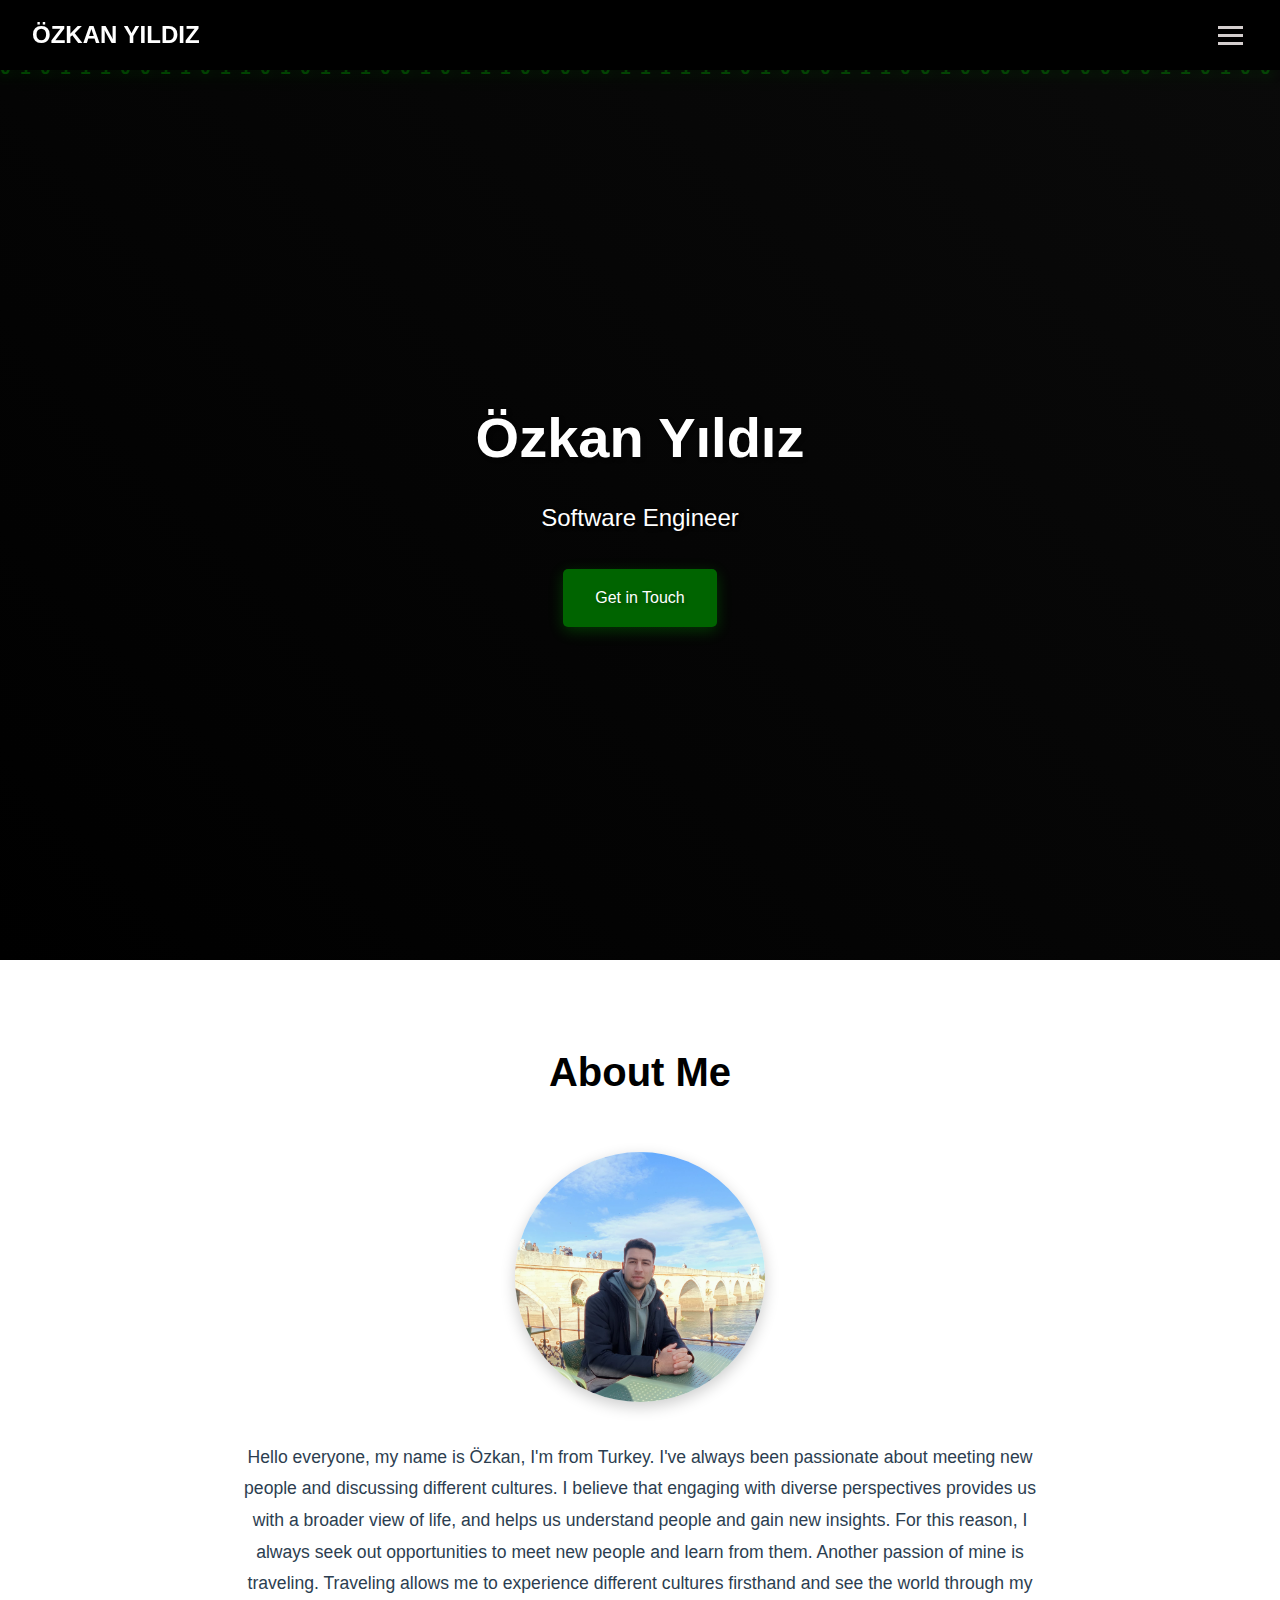
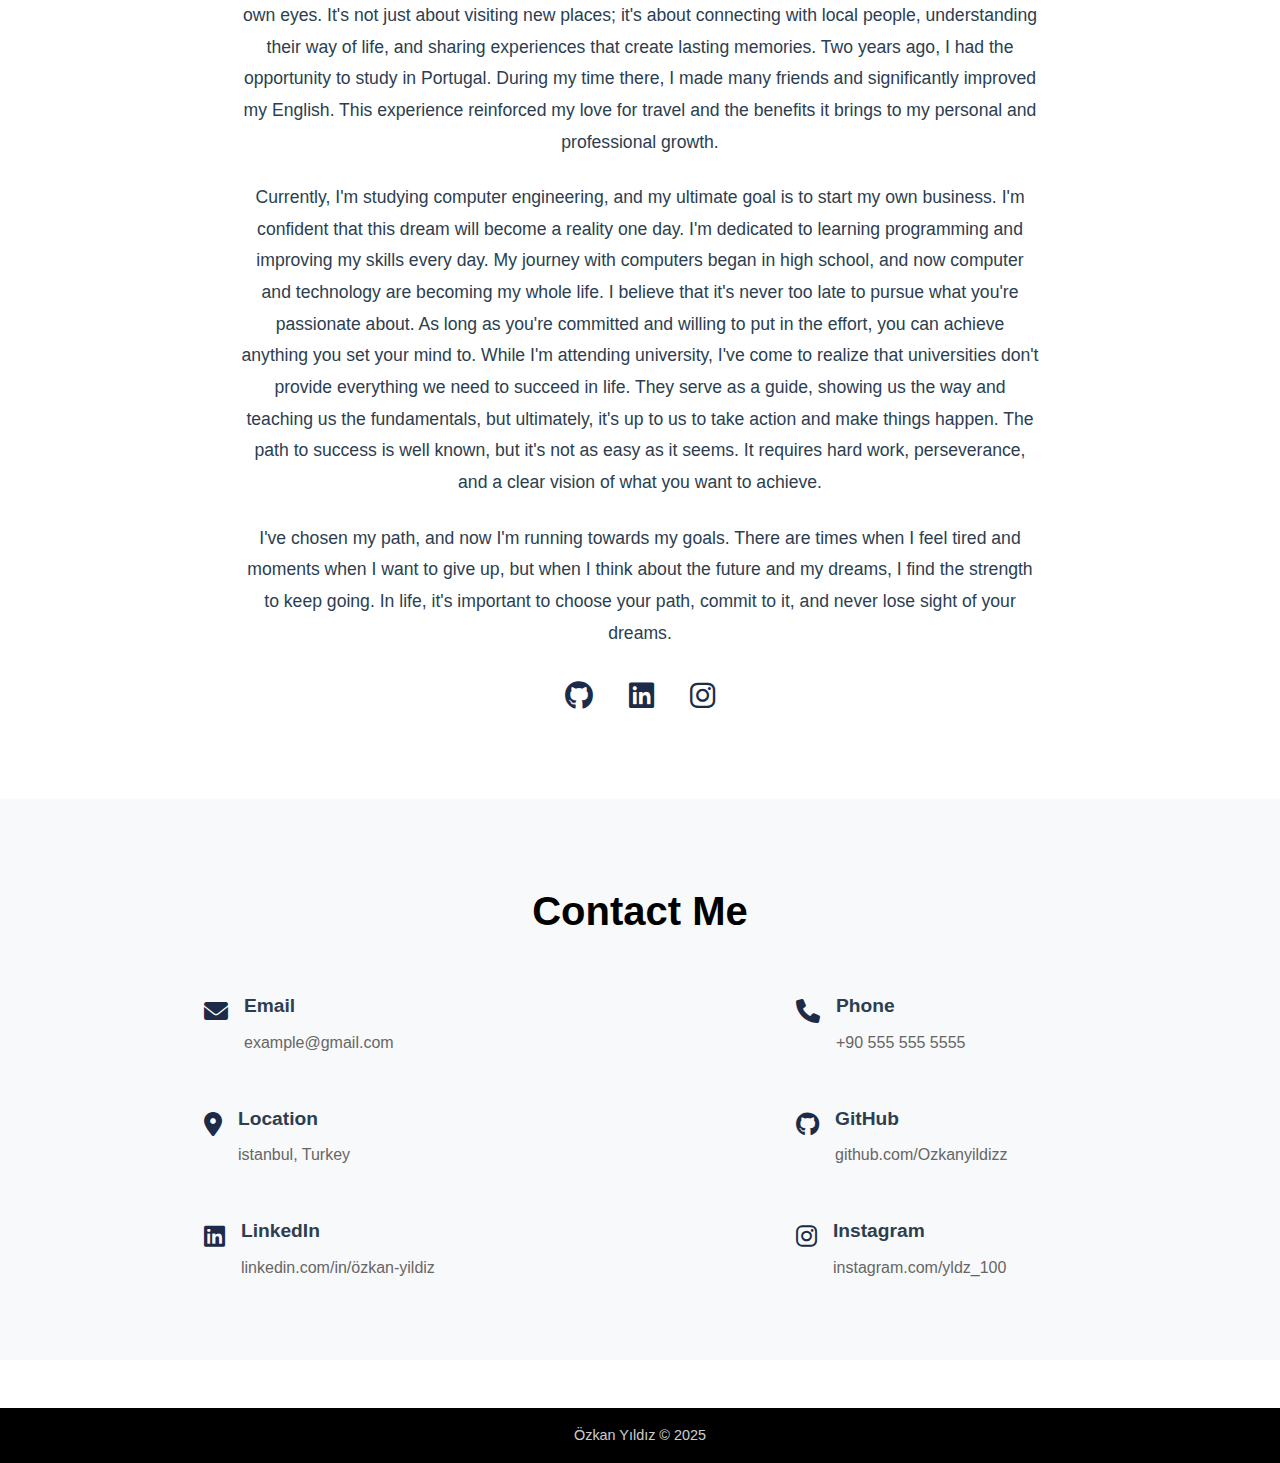
==== index.html @ 786557b9 "Kişisel website tamamlandı" ====
<!DOCTYPE html>
<html lang="en">
<head>
    <meta charset="UTF-8">
    <meta name="viewport" content="width=device-width, initial-scale=1.0">
    <title>Özkan Yıldız Portfolio</title>
    <link rel="stylesheet" href="css/styles.css">
    <link rel="stylesheet" href="https://cdnjs.cloudflare.com/ajax/libs/font-awesome/6.0.0/css/all.min.css">
</head>
<body>
    <nav class="navbar">
        <div class="logo">ÖZKAN YILDIZ</div>
        <div class="nav-buttons">
            <div class="hamburger" id="hamburger">
                <span></span>
                <span></span>
                <span></span>
            </div>
        </div>
        <ul class="nav-links" id="navLinks">
            <li><a href="#" class="active">Home</a></li>
            <li><a href="index.html#about">About</a></li>
            <li><a href="projects.html" >Projects</a></li>
            <li><a href="certificates.html">Certificates</a></li>
            <li><a href="index.html#contact">Contact</a></li>
        </ul>
    </nav>

    <header id="home" class="hero">
        <!-- Code Elements Animation -->
        <div class="code-elements">
            <span class="code-element" style="left: 10%; animation-delay: 0s;">function()</span>
            <span class="code-element" style="left: 20%; animation-delay: 2s;">{code}</span>
            <span class="code-element" style="left: 30%; animation-delay: 4s;">const dev = new Developer();</span>
            <span class="code-element" style="left: 40%; animation-delay: 6s;">while(true)</span>
            <span class="code-element" style="left: 50%; animation-delay: 8s;">if(coffee.isEmpty())</span>
            <span class="code-element" style="left: 60%; animation-delay: 10s;">git commit -m "✨"</span>
            <span class="code-element" style="left: 70%; animation-delay: 12s;">npm install</span>
            <span class="code-element" style="left: 80%; animation-delay: 14s;">sudo apt-get</span>
            <span class="code-element" style="left: 90%; animation-delay: 16s;">python3 main.py</span>
        </div>

        <!-- Binary Rain Effect -->
        <div class="binary-rain" id="binaryRain"></div>

        <div class="hero-text">
            <h1>Özkan Yıldız</h1>
            <p>Software Engineer</p>
            <a href="#contact" class="cta-button">Get in Touch</a>
        </div>
    </header>

    <main class="content">
        <section id="about" class="section">
            <h2>About Me</h2>
            <div class="about-content">
                <div class="profile-image-container">
                    <img src="docs/foto1.jpg" alt="Profile Picture" class="profile-pic">
                </div>
                <div class="about-text">
                    <p>Hello everyone, my name is Özkan, I'm from Turkey. I've always been passionate about meeting new people and discussing different cultures. I believe that engaging with diverse perspectives provides us with a broader view of life, and helps us understand people and gain new insights. For this reason, I always seek out opportunities to meet new people and learn from them. 

                        Another passion of mine is traveling. Traveling allows me to experience different cultures firsthand and see the world through my own eyes. It's not just about visiting new places; it's about connecting with local people, understanding their way of life, and sharing experiences that create lasting memories. Two years ago, I had the opportunity to study in Portugal. During my time there, I made many friends and significantly improved my English. This experience reinforced my love for travel and the benefits it brings to my personal and professional growth.
                        </p>
                    
                    <p>Currently, I'm studying computer engineering, and my ultimate goal is to start my own business. I'm confident that this dream will become a reality one day. I'm dedicated to learning programming and improving my skills every day. My journey with computers began in high school, and now computer and technology are becoming my whole life. I believe that it's never too late to pursue what you're passionate about. As long as you're committed and willing to put in the effort, you can achieve anything you set your mind to.

                        While I'm attending university, I've come to realize that universities don't provide everything we need to succeed in life. They serve as a guide, showing us the way and teaching us the fundamentals, but ultimately, it's up to us to take action and make things happen. The path to success is well known, but it's not as easy as it seems. It requires hard work, perseverance, and a clear vision of what you want to achieve. 
                        </p>
                    
                    <p>I've chosen my path, and now I'm running towards my goals. There are times when I feel tired and moments when I want to give up, but when I think about the future and my dreams, I find the strength to keep going. In life, it's important to choose your path, commit to it, and never lose sight of your dreams.</p>
                    <div class="social-links">
                        <a href="https://github.com/Ozkanyildizz" target="_blank" rel="noopener noreferrer"><i class="fab fa-github"></i></a>
                        <a href="https://www.linkedin.com/in/%C3%B6zkan-yildiz/" target="_blank" rel="noopener noreferrer"><i class="fab fa-linkedin"></i></a>
                        <a href="https://www.instagram.com/yldz_100?igsh=MWVlZm1pcTE0ZXh4cQ==" target="_blank" rel="noopener noreferrer"><i class="fab fa-instagram"></i></a>
                    </div>
                </div>
            </div>
        </section>

        <section id="contact" class="section contact-section">
            <h2>Contact Me</h2>
            <div class="contact-container">
                <div class="contact-info">
                    <div class="contact-item">
                        <i class="fas fa-envelope"></i>
                        <div class="contact-details">
                            <h3>Email</h3>
                            <a href="mailto:yildizozkan6541@gmail.com">example@gmail.com</a>
                        </div>
                    </div>
                    <div class="contact-item">
                        <i class="fas fa-phone"></i>
                        <div class="contact-details">
                            <h3>Phone</h3>
                            <a href="tel:+905555555555">+90 555 555 5555</a>
                        </div>
                    </div>
                    <div class="contact-item">
                        <i class="fas fa-map-marker-alt"></i>
                        <div class="contact-details">
                            <h3>Location</h3>
                            <p>istanbul, Turkey</p>
                        </div>
                    </div>
                    <div class="contact-item">
                        <i class="fab fa-github"></i>
                        <div class="contact-details">
                            <h3>GitHub</h3>
                            <a href="https://github.com/Ozkanyildizz" target="_blank" rel="noopener noreferrer">github.com/Ozkanyildizz</a>
                        </div>
                    </div>
                    <div class="contact-item">
                        <i class="fab fa-linkedin"></i>
                        <div class="contact-details">
                            <h3>LinkedIn</h3>
                            <a href="https://www.linkedin.com/in/%C3%B6zkan-yildiz/" target="_blank" rel="noopener noreferrer">linkedin.com/in/özkan-yildiz</a>
                        </div>
                    </div>
                    <div class="contact-item">
                        <i class="fab fa-instagram"></i>
                        <div class="contact-details">
                            <h3>Instagram</h3>
                            <a href="https://www.instagram.com/yldz_100?igsh=MWVlZm1pcTE0ZXh4cQ==" target="_blank" rel="noopener noreferrer">instagram.com/yldz_100</a>
                        </div>
                    </div>
                </div>
            </div>
        </section>
    </main>

    <!-- Footer -->
    <footer class="footer">
        <p>Özkan Yıldız &copy; 2025</p>
    </footer>

    <script src="js/script.js"></script>
    
</body>
</html>
---- css/styles.css ----
* {
    margin: 0;
    padding: 0;
    box-sizing: border-box;
}

body {
    font-family: Arial, sans-serif;
    line-height: 1.6;
}

/* Navbar Styles */
.navbar {
    background-color: #000000;
    padding: 1rem 2rem;
    display: flex;
    justify-content: space-between;
    align-items: center;
    position: fixed;
    width: 100%;
    top: 0;
    left: 0;
    z-index: 1000;
    box-shadow: 0 2px 10px rgba(0, 0, 0, 0.3);
    transition: transform 0.3s ease;
}

/* Navbar gizleme için yeni stil */
.navbar.hidden {
    transform: translateY(-100%);
}
.navbar.active{
    color: #000;
    background-color: #000000;
}

.logo {
    color: white;
    font-size: 1.5rem;
    font-weight: bold;
}

/* Menü öğeleri için stil */
.nav-links {
    display: flex;
    list-style: none;
    margin-left: auto;
    gap: 2rem;
    justify-content: center;
    width: 100%;
}

.nav-links li {
    flex: 1;
    text-align: center;
}

.nav-links li a {
    color: white;
    text-decoration: none;
    padding: 0.5rem 0;
    transition: color 0.3s;
    font-weight: 500;
}

.nav-links li a:hover {
    color: #22ab4d;
    border-bottom: solid 2px #22ab4d;
}

/* Desktop nav-links visibility */
@media screen and (min-width: 769px) {
    .nav-links {
        opacity: 1;
        visibility: visible;
        transform: translateY(0);
        background: #000000;

    }
}

/* Mobile nav-links visibility */
@media screen and (max-width: 768px) {
    .nav-links {
        display: none;
        width: 100%;
        position: absolute;
        top: 100%;
        left: 0;
        background: #000000;
        flex-direction: column;
        padding: 1rem 0;
        border-top: 1px solid #3498db;
    }

    .nav-links.active {
        display: flex;
    }

    .nav-links li a {
        color: white;
    }

}

/* Hero Section Updates */
.hero {
    margin-top: 60px;
    position: relative;
    height: 100vh;
    background: linear-gradient(45deg, #000000, #0a0a0a);
    display: flex;
    align-items: center;
    justify-content: center;
    text-align: center;
    overflow: hidden;
}

.hero-text {
    color: white;
    text-shadow: 2px 2px 4px rgba(0, 0, 0, 0.3);
}

.hero-text h1 {
    font-size: 3.5rem;
    margin-bottom: 1rem;
}

.hero-text p {
    font-size: 1.5rem;
    margin-bottom: 2rem;
}

.cta-button {
    display: inline-block;
    padding: 1rem 2rem;
    background: #006400;
    color: white;
    text-decoration: none;
    border-radius: 5px;
    transition: all 0.3s;
    border: none;
    box-shadow: 0 4px 15px rgba(0, 255, 0, 0.2);
}

.cta-button:hover {
    background: #008000;
    transform: translateY(-2px);
    box-shadow: 0 6px 20px rgba(0, 255, 0, 0.3);
}

/* Section Styles */
.section {
    padding: 5rem 1rem;
}

.section h2 {
    text-align: center;
    font-size: 2.5rem;
    margin-bottom: 3rem;
}

/* About Section Updates */
.about-content {
    display: flex;
    flex-direction: column;
    align-items: center;
    max-width: 800px;
    margin: 0 auto;
    text-align: center;
}

.profile-image-container {
    position: relative;
    animation: pulse 2s ease-in-out infinite;
    margin-bottom: 2rem;
}

.profile-pic {
    width: 250px;
    height: 250px;
    border-radius: 50%;
    object-fit: cover;
    box-shadow: 0 5px 15px rgba(0, 0, 0, 0.2);
    transition: all 0.5s ease;
}

.profile-image-container:hover .profile-pic {
    transform: scale(1.15);
    box-shadow: 0 8px 25px rgba(0, 0, 0, 0.3);
}

.about-text {
    width: 100%;
}

.about-text p {
    margin-bottom: 1.5rem;
    font-size: 1.1rem;
    line-height: 1.8;
    color: #2c3e50;
}

.social-links {
    margin-top: 1.5rem;
}

.social-links a {
    color: #1B2B48;
    font-size: 1.8rem;
    margin: 0 1rem;
    transition: color 0.3s;
}

.social-links a:hover {
    color: #2E5C9A;
}

/* Content z-index düzenlemesi */
.content {
    position: relative;
    z-index: 1; /* Daha düşük z-index */
}

/* Mobile düzenlemeler */
@media screen and (max-width: 768px) {
    .nav-links {
        display: none;
        width: 100%;
        position: absolute;
        top: 100%;
        left: 0;
        background: #000000;
        flex-direction: column;
        padding: 1rem 0;
        border-top: 1px solid #3498db;
    }

    .nav-links.active {
        display: flex;
    }

    .hero-text h1 {
        font-size: 2rem;
    }

    .hero-text p {
        font-size: 1.2rem;
    }

    .profile-pic {
        width: 200px;
        height: 200px;
    }

    .about-text p {
        font-size: 1rem;
        padding: 0 1rem;
    }

    .social-links a {
        font-size: 1.5rem;
        margin: 0 0.8rem;
    }

    .section {
        padding: 3rem 1rem;
    }

    .section h2 {
        font-size: 2rem;
    }
}

/* Contact Section Styles */
.contact-section {
    background-color: #f8f9fa;
}

.contact-container {
    max-width: 1000px;
    margin: 0 auto;
    padding: 0 4rem;
}

.contact-info {
    display: grid;
    grid-template-columns: repeat(2, 1fr);
    gap: 3rem 6rem;
}

.contact-info > div:nth-child(even) {
    justify-self: end;
}

.contact-item {
    display: flex;
    align-items: flex-start;
    gap: 1rem;
    min-width: 280px;
}

.contact-item i {
    font-size: 1.5rem;
    color: #1B2B48;
    margin-top: 0.5rem;
}

.contact-details h3 {
    color: #2c3e50;
    margin-bottom: 0.5rem;
    font-size: 1.2rem;
}

.contact-details a,
.contact-details p {
    color: #666;
    text-decoration: none;
    transition: color 0.3s;
}

.contact-details a:hover {
    color: #00ff00;
}

.contact-form {
    display: flex;
    flex-direction: column;
    gap: 1.5rem;
}

.form-group {
    display: flex;
    flex-direction: column;
}

.form-group input,
.form-group textarea {
    padding: 1rem;
    border: 1px solid #ddd;
    border-radius: 5px;
    font-size: 1rem;
    transition: border-color 0.3s;
}

.form-group textarea {
    min-height: 150px;
    resize: vertical;
}

.form-group input:focus,
.form-group textarea:focus {
    outline: none;
    border-color: #3498db;
}

.submit-btn {
    padding: 1rem 2rem;
    background: #2c3e50;
    color: white;
    border: none;
    border-radius: 5px;
    font-size: 1rem;
    cursor: pointer;
    transition: background 0.3s, transform 0.3s;
}

.submit-btn:hover {
    background: #3498db;
    transform: translateY(-2px);
}

/* Mobile Responsive */
@media screen and (max-width: 768px) {
    .contact-container {
        padding: 0 2rem;
    }

    .contact-info {
        grid-template-columns: 1fr;
        gap: 2rem;
    }

    .contact-info > div:nth-child(even) {
        justify-self: start;
    }

    .contact-item {
        min-width: auto;
    }

    .contact-item i {
        font-size: 1.3rem;
    }

    .form-group input,
    .form-group textarea {
        padding: 0.8rem;
    }
}

/* Footer Styles */
.footer {
    background-color: #000000;
    color: white;
    text-align: center;
    padding: 1rem;
    position: relative;
    bottom: 0;
    width: 100%;
    margin-top: 3rem;
}

.footer p {
    margin: 0;
    font-size: 0.9rem;
    opacity: 0.8;
}

/* Hero Section Animations */
.hero {
    position: relative;
    overflow: hidden;
}

/* Floating Code Elements Animation */
.code-elements {
    position: absolute;
    width: 100%;
    height: 100%;
    pointer-events: none;
}

.code-element {
    position: absolute;
    color: rgba(0, 255, 0, 0.6);
    font-family: 'Courier New', monospace;
    font-size: 1.4rem;
    animation: float 15s linear infinite;
    opacity: 0;
    text-shadow: 0 0 12px rgba(0, 255, 0, 0.8);
    font-weight: bold;
}

@keyframes float {
    0% {
        transform: translateY(100vh) rotate(0deg);
        opacity: 0;
    }
    10% {
        opacity: 0.7;
    }
    90% {
        opacity: 0.7;
    }
    100% {
        transform: translateY(-100vh) rotate(360deg);
        opacity: 0;
    }
}

/* Profile Picture Animation */
.profile-image-container:hover .profile-pic {
    transform: scale(1.15);
    box-shadow: 0 8px 25px rgba(0, 0, 0, 0.3);
}

@keyframes pulse {
    0% {
        transform: translateY(0);
    }
    50% {
        transform: translateY(-10px);
    }
    100% {
        transform: translateY(0);
    }
}

/* Binary Rain Effect */
.binary-rain {
    position: absolute;
    top: 0;
    left: 0;
    width: 100%;
    height: 100%;
    pointer-events: none;
    opacity: 0.4;
}

.binary {
    position: absolute;
    color: rgba(0, 255, 0, 0.7);
    font-family: 'Courier New', monospace;
    font-size: 18px;
    line-height: 1;
    animation: rain linear infinite;
    text-shadow: 0 0 15px rgba(0, 255, 0, 0.8);
    font-weight: bold;
}

@keyframes rain {
    0% {
        transform: translateY(-100%);
    }
    100% {
        transform: translateY(100vh);
    }
}

/* Hamburger menüsü için stil */
.navbar .nav-links {
    display: none; /* Başlangıçta gizle */
    flex-direction: column; /* Dikey hizalama */
    position: absolute; /* Pozisyonu ayarla */
    top: 60px; /* Navbar'ın altında yerleştir */
    left: 0;
    right: 0;
    background-color: black; /* Arka plan rengi */
    z-index: 1000; /* Üstte görünmesi için */
    opacity: 70%;
}

.navbar .nav-links.active {
    display: flex; /* Hamburger menüsü açıldığında göster */
}

.navbar .hamburger {
    cursor: pointer; /* Tıklanabilir işaretçi */
}

.navbar .hamburger span {
    display: block; /* Her bir çubuğu blok olarak göster */
    width: 25px; /* Çubuk genişliği */
    height: 3px; /* Çubuk yüksekliği */
    background-color: #d4cece; /* Çubuk rengi */
    margin: 5px; /* Aralık */
    transition: all 0.3s; /* Geçiş efekti */
}
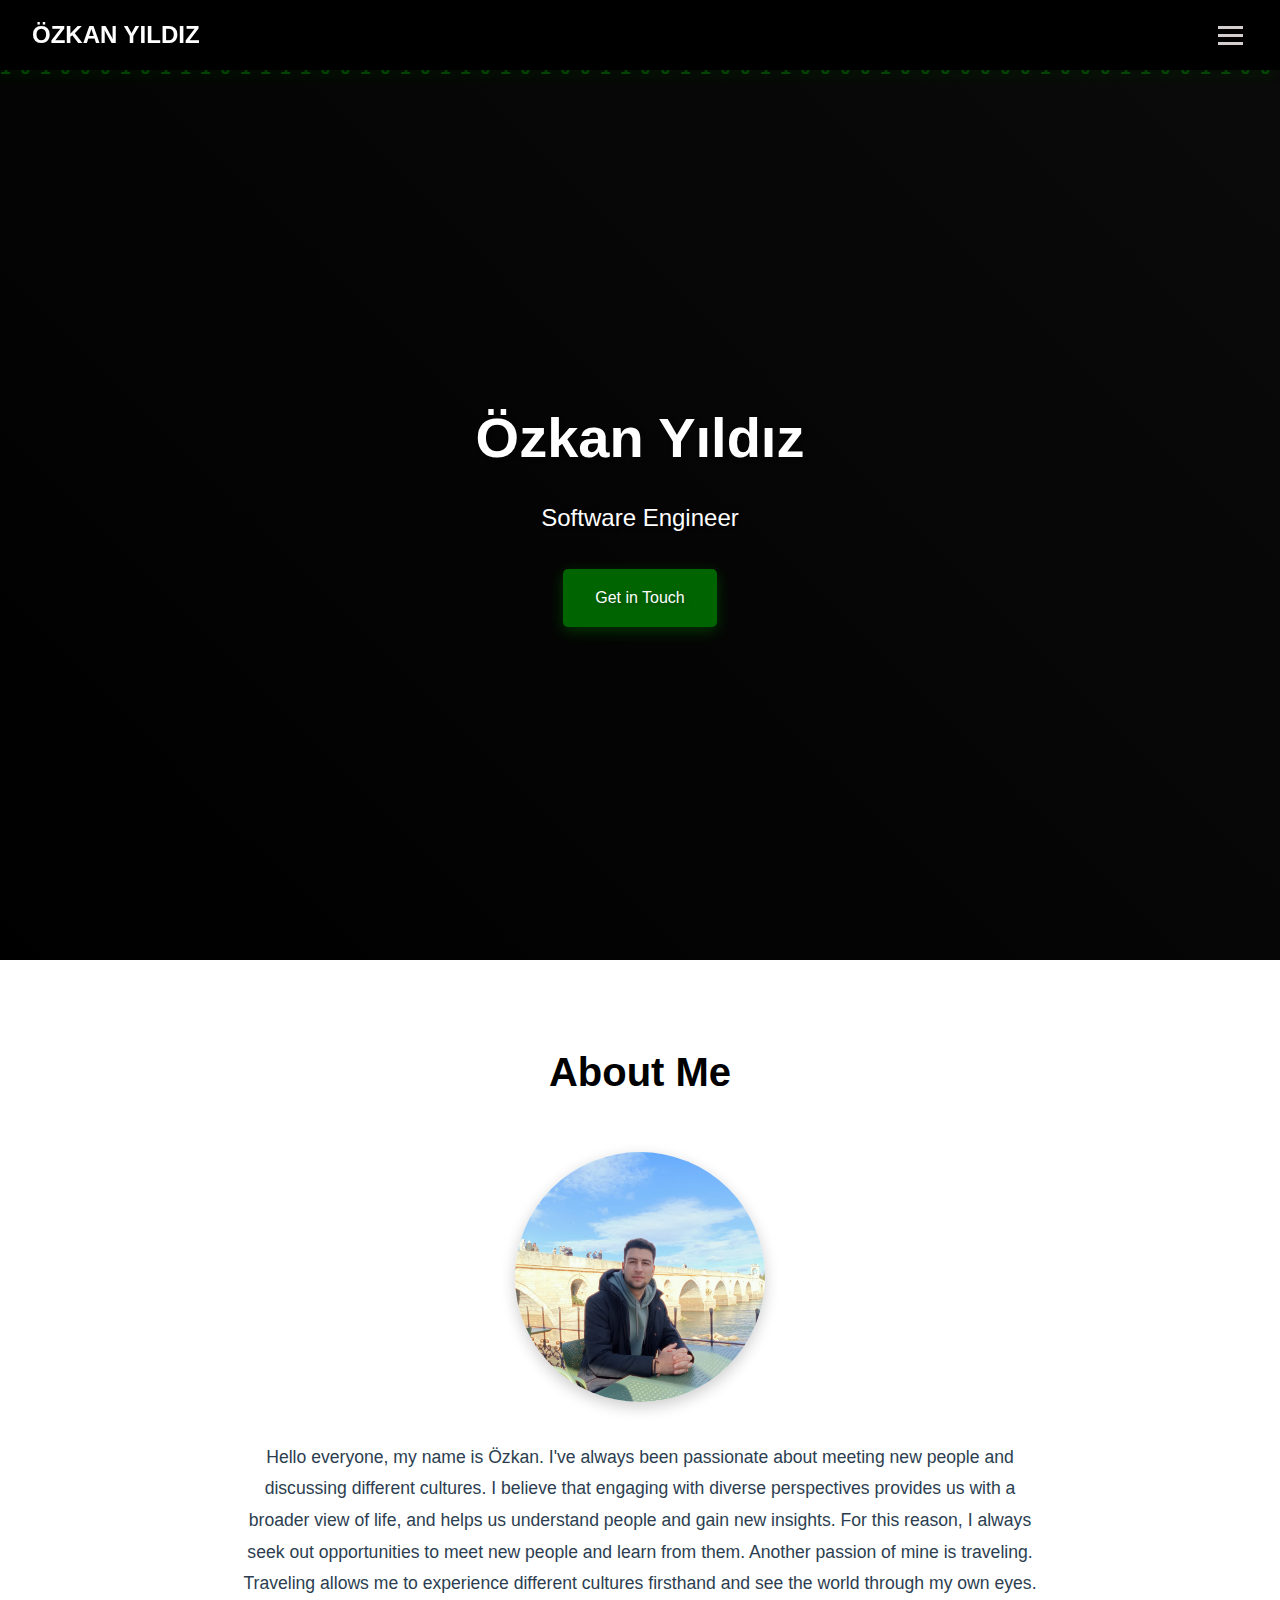
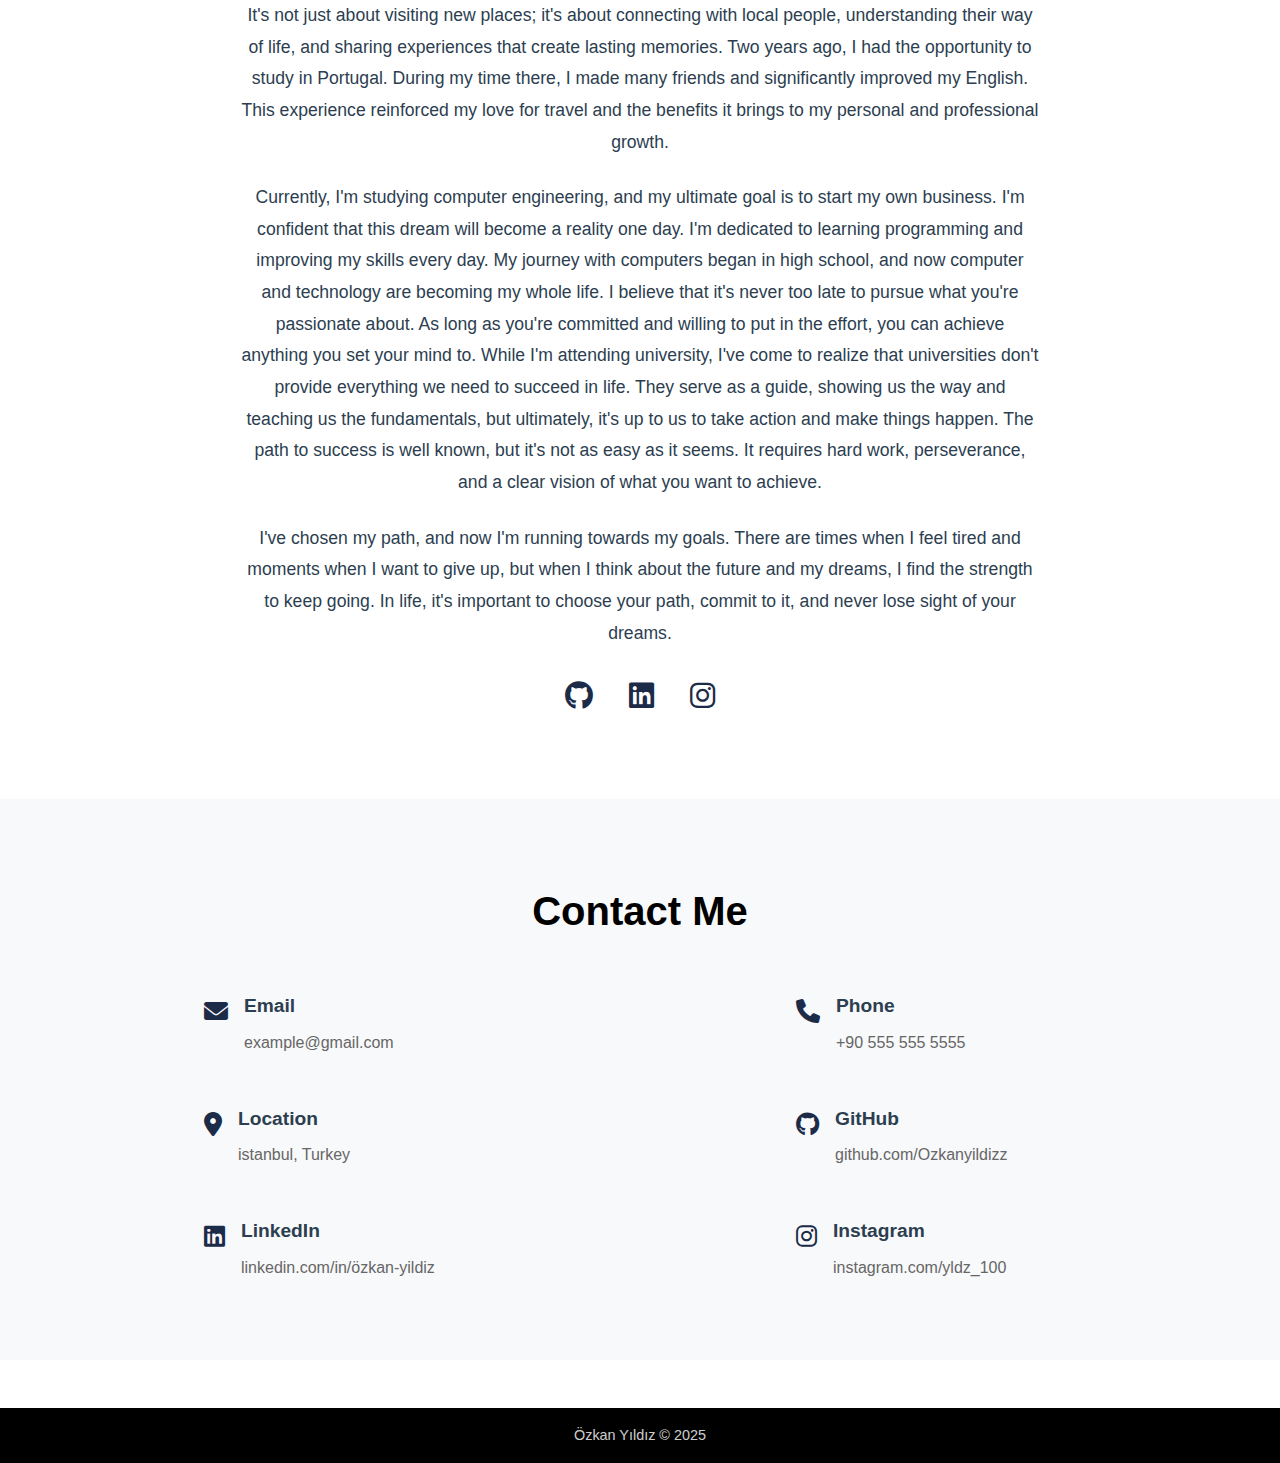
==== commit 51d96946: "Cv ve  Yeni Sertfika Eklendi" ====
--- a/index.html
+++ b/index.html
@@ -22,6 +22,7 @@
             <li><a href="index.html#about">About</a></li>
             <li><a href="projects.html" >Projects</a></li>
             <li><a href="certificates.html">Certificates</a></li>
+            <li><a href="docs/my_cv.pdf" download><i class="fas fa-download"></i> CV Download</a></li>
             <li><a href="index.html#contact">Contact</a></li>
         </ul>
     </nav>
@@ -58,7 +59,7 @@
                     <img src="docs/foto1.jpg" alt="Profile Picture" class="profile-pic">
                 </div>
                 <div class="about-text">
-                    <p>Hello everyone, my name is Özkan, I'm from Turkey. I've always been passionate about meeting new people and discussing different cultures. I believe that engaging with diverse perspectives provides us with a broader view of life, and helps us understand people and gain new insights. For this reason, I always seek out opportunities to meet new people and learn from them. 
+                    <p>Hello everyone, my name is Özkan. I've always been passionate about meeting new people and discussing different cultures. I believe that engaging with diverse perspectives provides us with a broader view of life, and helps us understand people and gain new insights. For this reason, I always seek out opportunities to meet new people and learn from them. 
 
                         Another passion of mine is traveling. Traveling allows me to experience different cultures firsthand and see the world through my own eyes. It's not just about visiting new places; it's about connecting with local people, understanding their way of life, and sharing experiences that create lasting memories. Two years ago, I had the opportunity to study in Portugal. During my time there, I made many friends and significantly improved my English. This experience reinforced my love for travel and the benefits it brings to my personal and professional growth.
                         </p>
--- a/css/styles.css
+++ b/css/styles.css
@@ -66,6 +66,12 @@
 .nav-links li a:hover {
     color: #22ab4d;
     border-bottom: solid 2px #22ab4d;
+}
+
+.nav-links li a i {
+    margin-right: 5px; /* Space between icon and text */
+    font-size: 1rem; /* Adjust icon size */
+    vertical-align: middle; /* Align icon with text */
 }
 
 /* Desktop nav-links visibility */
@@ -536,4 +542,21 @@
     background-color: #d4cece; /* Çubuk rengi */
     margin: 5px; /* Aralık */
     transition: all 0.3s; /* Geçiş efekti */
+}
+
+.video-modal {
+    display: none; /* Hide by default */
+    position: fixed;
+    top: 0;
+    left: 0;
+    width: 100%;
+    height: 100%;
+    background: rgba(0, 0, 0, 0.8); /* Semi-transparent background */
+    justify-content: center;
+    align-items: center;
+    z-index: 1000; /* Ensure it appears above other content */
+}
+
+.video-modal.active {
+    display: flex; /* Show when active */
 } 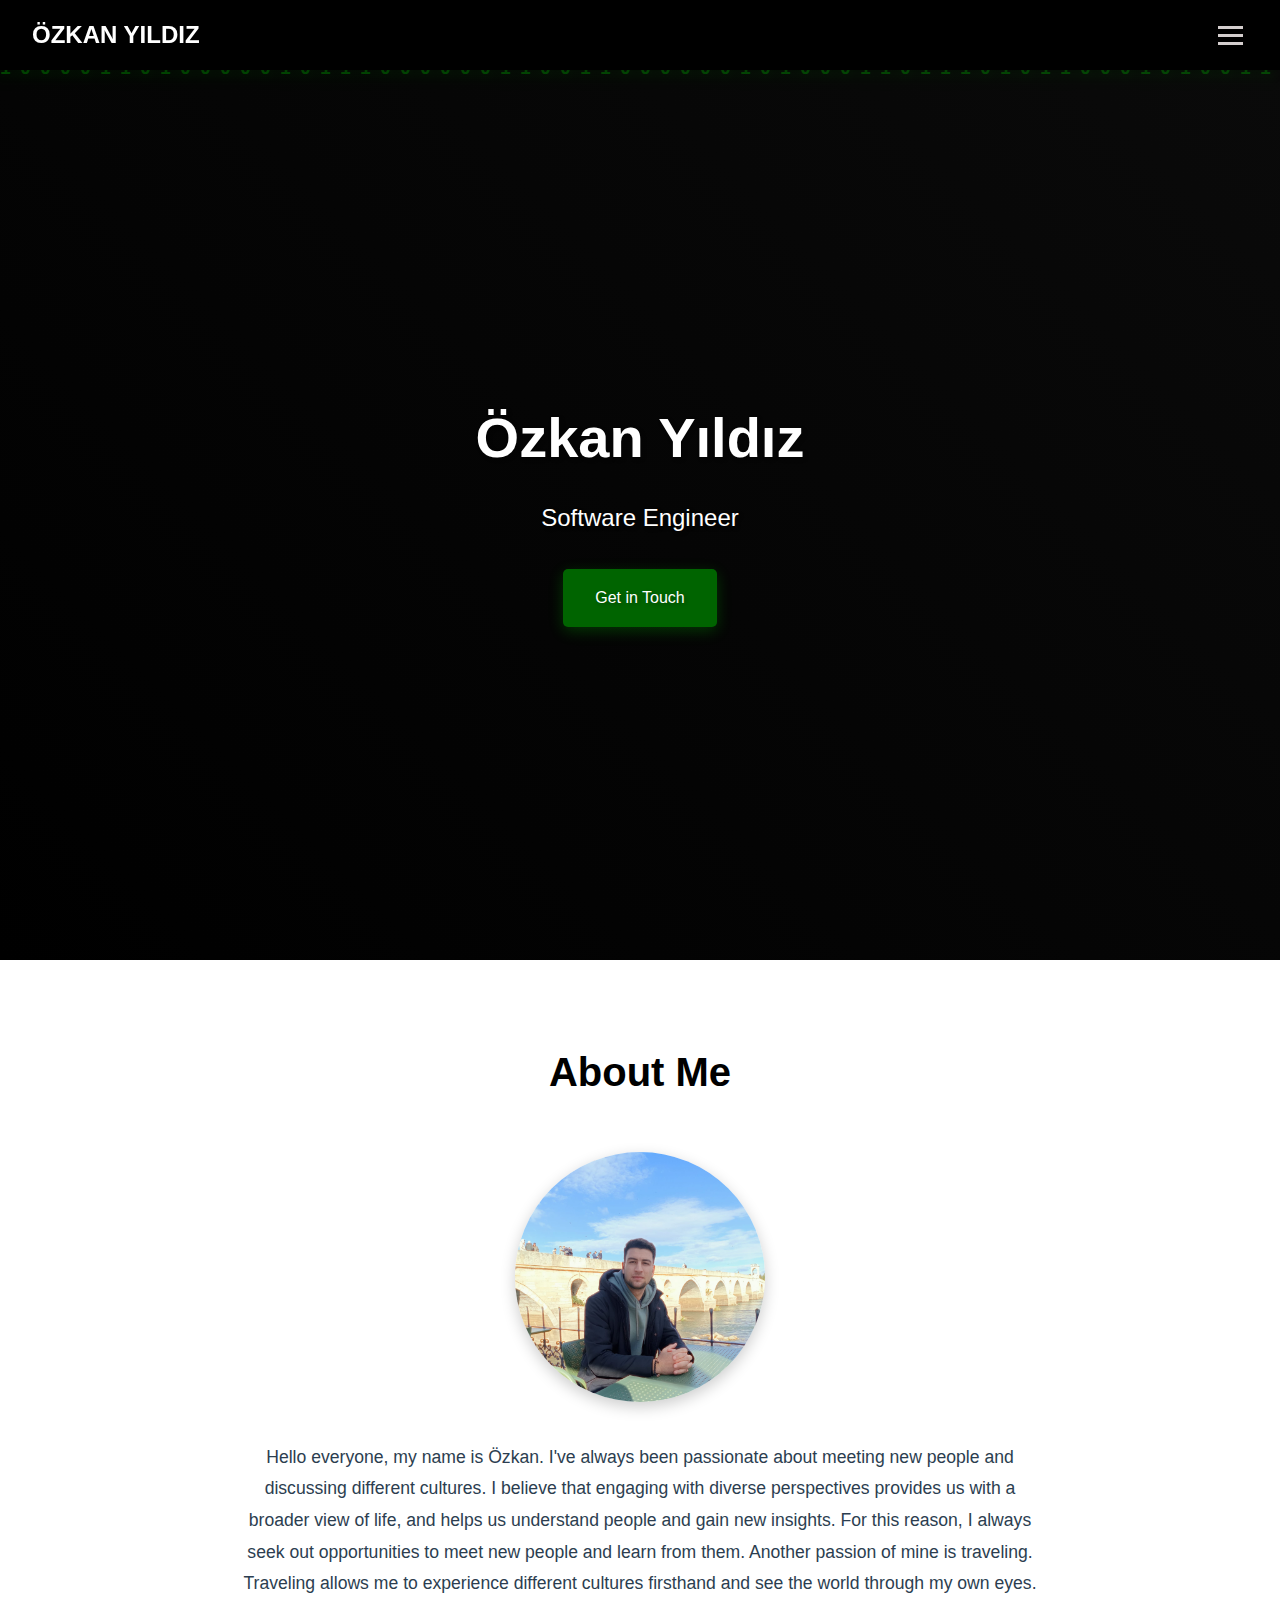
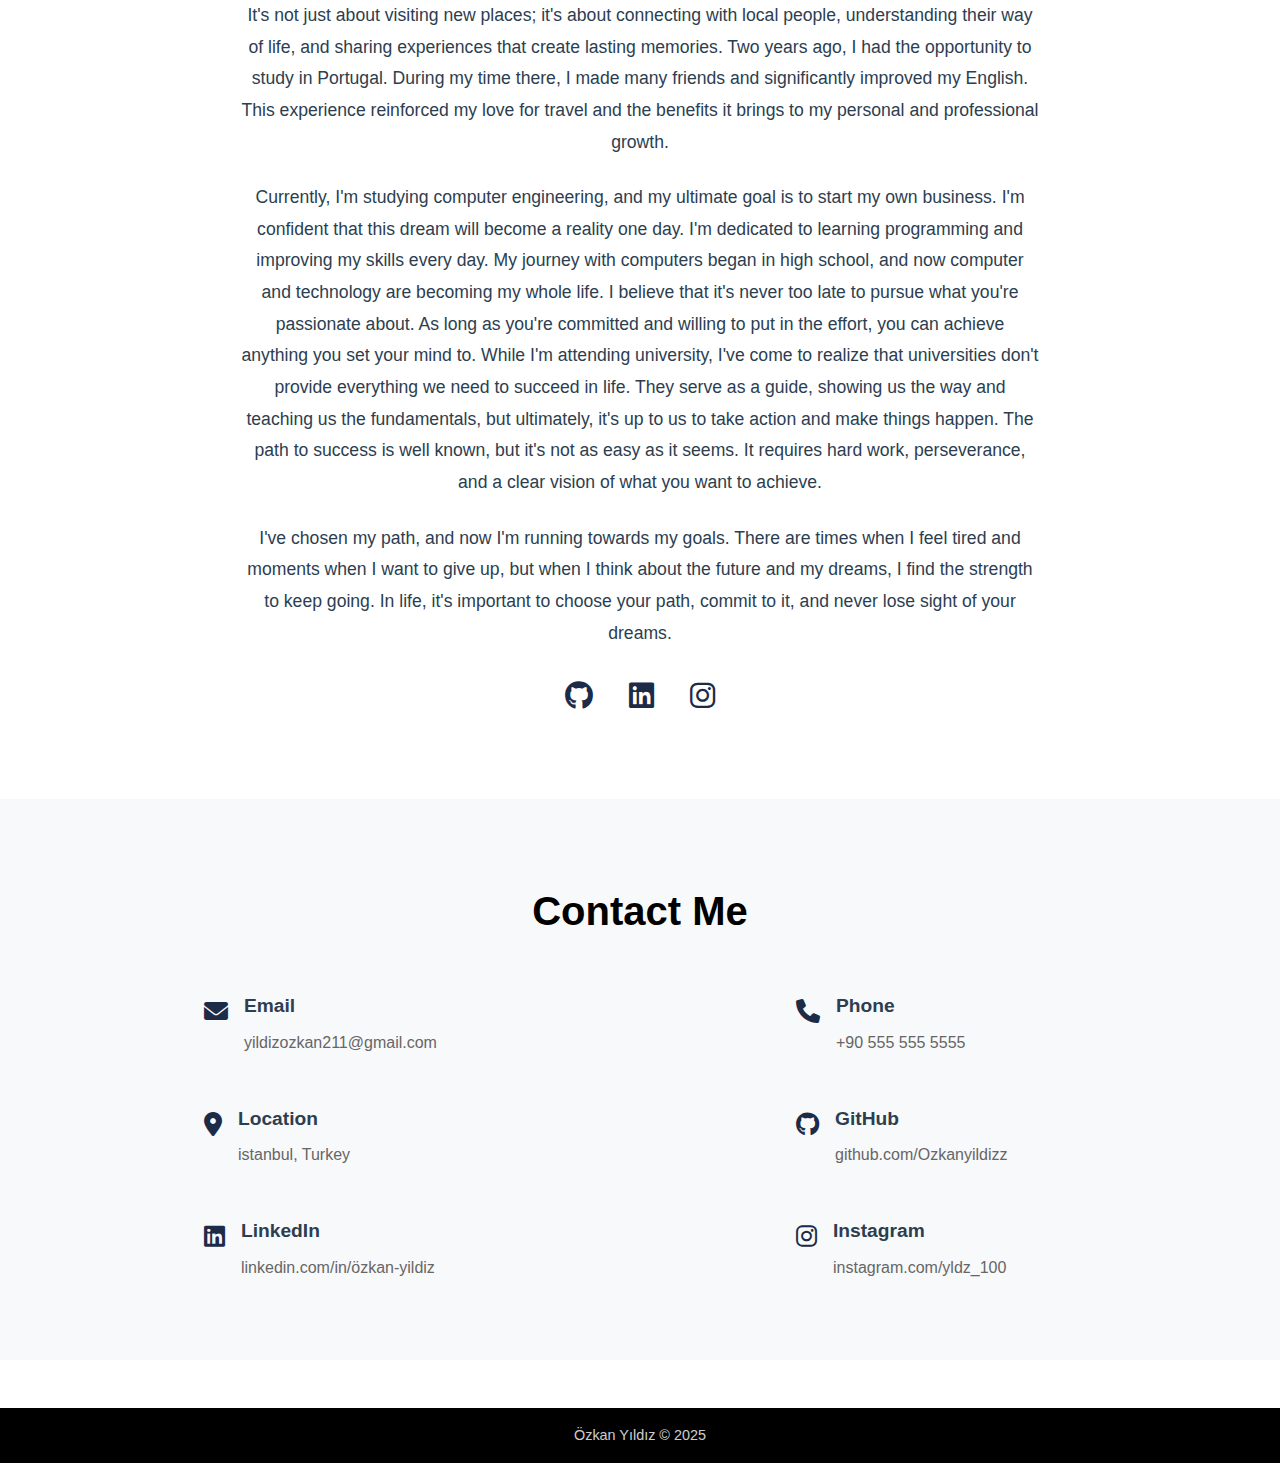
==== commit 71a2ade1: "New project has been added." ====
--- a/index.html
+++ b/index.html
@@ -87,7 +87,7 @@
                         <i class="fas fa-envelope"></i>
                         <div class="contact-details">
                             <h3>Email</h3>
-                            <a href="mailto:yildizozkan6541@gmail.com">example@gmail.com</a>
+                            <a href="mailto:yildizozkan211@gmail.com">yildizozkan211@gmail.com</a>
                         </div>
                     </div>
                     <div class="contact-item">
